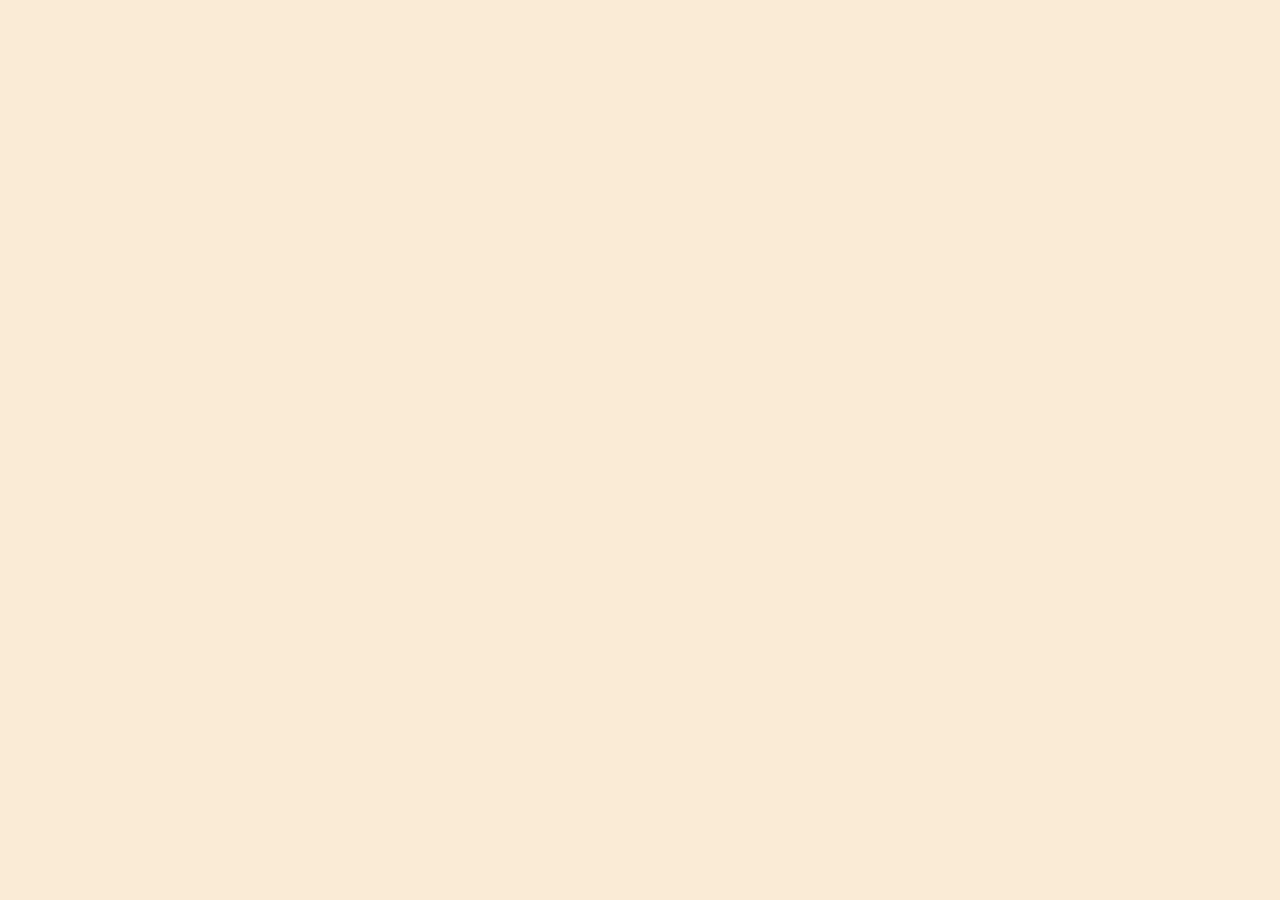
==== index.html @ d97e38f5 "Search for a palette." ====
<html lang="en">
<head>
    <meta charset="UTF-8">
    <meta name="viewport" content="width=device-width, initial-scale=1.0">
    <title>Blog</title>
    <link rel="stylesheet" href="style.css">
</head>
    <body>
        
    </body>
</html>
---- style.css ----
body {
    background-color: antiquewhite;
}
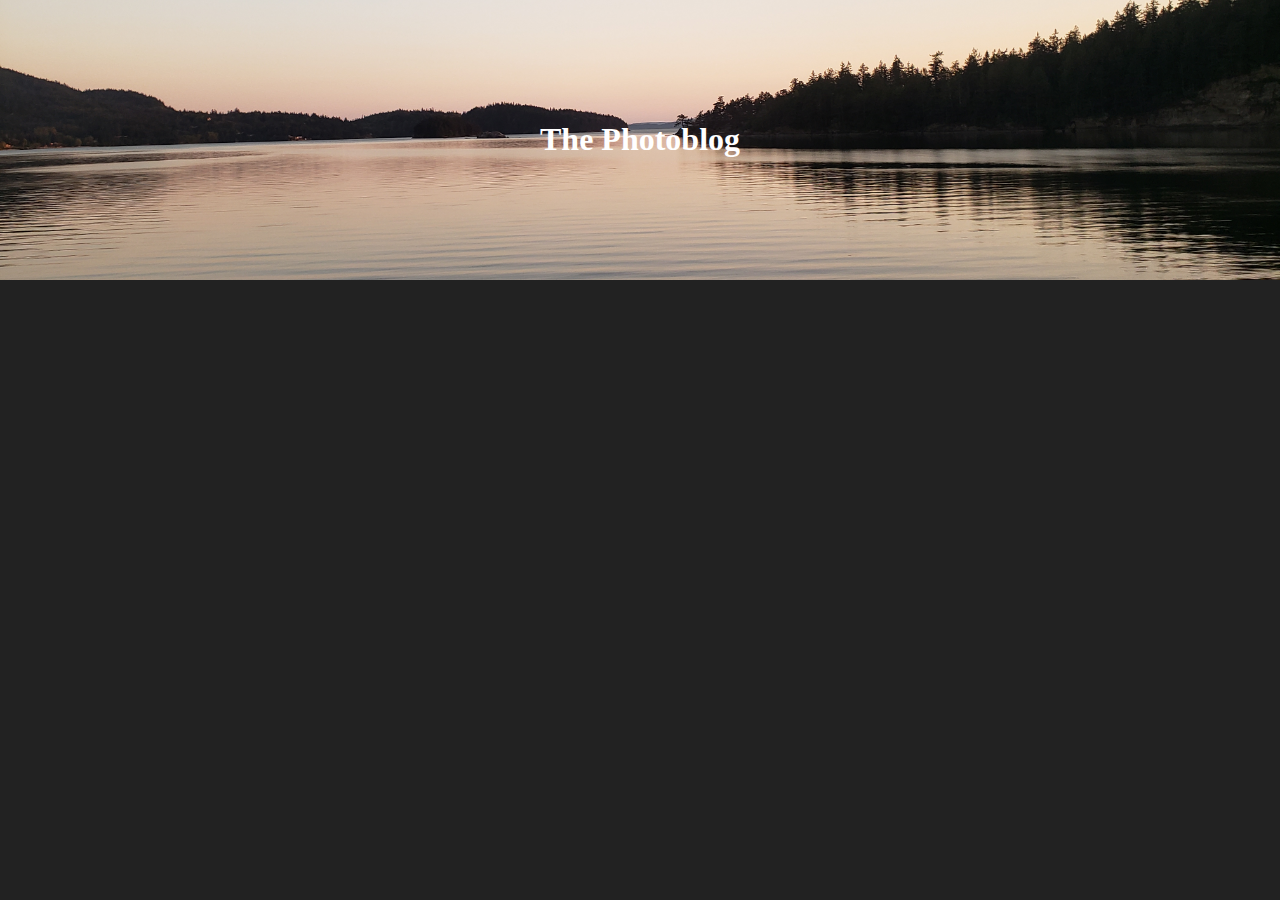
==== commit 364eaa10: "Ribbon Inserted" ====
--- a/index.html
+++ b/index.html
@@ -2,10 +2,14 @@
 <head>
     <meta charset="UTF-8">
     <meta name="viewport" content="width=device-width, initial-scale=1.0">
-    <title>Blog</title>
+    <title>Photoblog</title>
     <link rel="stylesheet" href="style.css">
 </head>
     <body>
-        
+        <div class="top-ribbon">
+            <header>
+                <h1>The Photoblog</h1>
+            </header>
+        </div>
     </body>
 </html>--- a/style.css
+++ b/style.css
@@ -1,3 +1,15 @@
+.top-ribbon {
+    text-align: center;
+    color: white;
+    padding: 100px;
+    position: absolute;
+    left: 0px;
+    right: 0px;
+    top: 0px;
+    background-image: url(images/20190424_200245.jpg);
+    background-position: center;
+    background-size: cover;
+}
 body {
-    background-color: antiquewhite;
+    background-color: #222222;
 }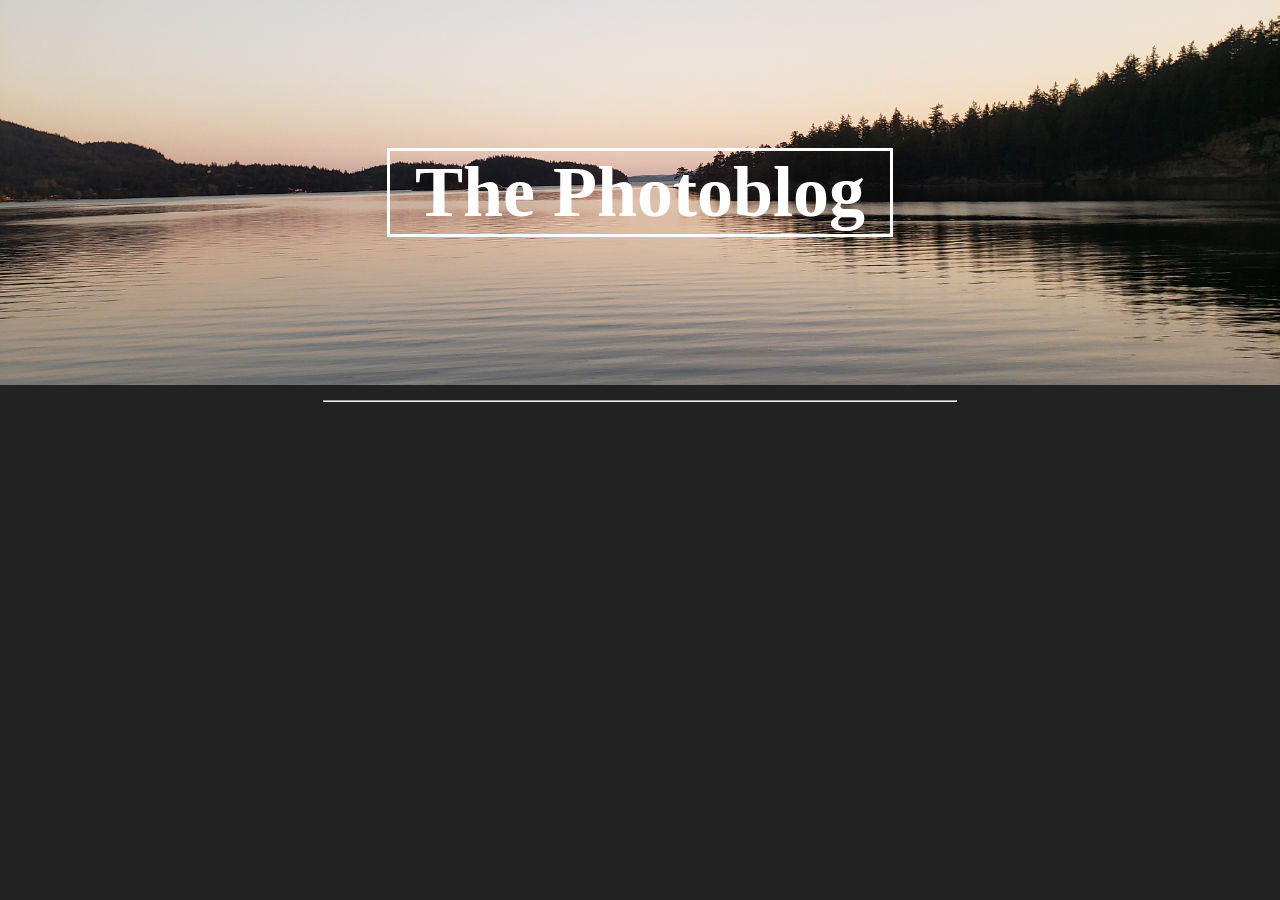
==== commit 4113dd72: "header complete" ====
--- a/index.html
+++ b/index.html
@@ -4,12 +4,13 @@
     <meta name="viewport" content="width=device-width, initial-scale=1.0">
     <title>Photoblog</title>
     <link rel="stylesheet" href="style.css">
+
+
 </head>
     <body>
-        <div class="top-ribbon">
-            <header>
-                <h1>The Photoblog</h1>
-            </header>
+        <div class="header">
+                <h1 id="title">The Photoblog</h1>
         </div>
+    <hr id="divider-one" width="50%">
     </body>
 </html>--- a/style.css
+++ b/style.css
@@ -1,8 +1,8 @@
-.top-ribbon {
+.header {
     text-align: center;
     color: white;
+    position: absolute;
     padding: 100px;
-    position: absolute;
     left: 0px;
     right: 0px;
     top: 0px;
@@ -10,6 +10,18 @@
     background-position: center;
     background-size: cover;
 }
+#title {
+    border: medium solid white;
+    font-size: 72px;
+    width: 500px;
+    left: 50%;
+    top: 50%;
+    position: relative;
+    transform: translate(-50%);
+}
+#divider-one {
+    margin-top: 400px;
+}
 body {
     background-color: #222222;
 }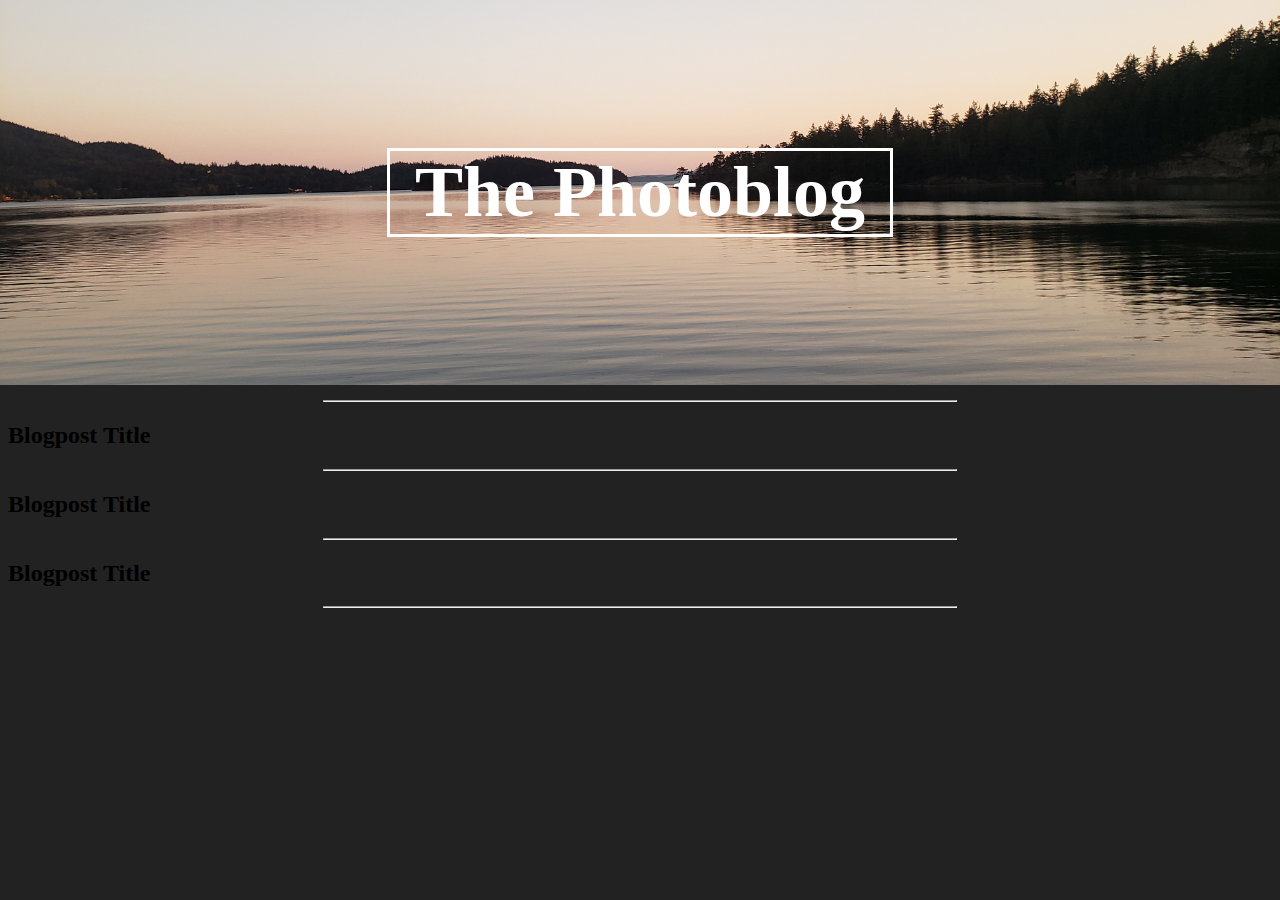
==== commit 8b78720e: "blog posts" ====
--- a/index.html
+++ b/index.html
@@ -9,8 +9,20 @@
 </head>
     <body>
         <div class="header">
-                <h1 id="title">The Photoblog</h1>
+            <h1 id="title">The Photoblog</h1>
         </div>
-    <hr id="divider-one" width="50%">
+        <hr class="dividers" id="divider-one" width="50%">
+        <div class="blogpost-one">
+            <h2>Blogpost Title</h2>
+        </div>
+        <hr class="dividers">
+        <div class="blogpost-two">
+            <h2>Blogpost Title</h2>
+        </div>
+        <hr class="dividers">
+        <div class="blogpost-three">
+            <h2>Blogpost Title</h2>
+        </div>
+        <hr class="dividers">
     </body>
 </html>--- a/style.css
+++ b/style.css
@@ -22,6 +22,9 @@
 #divider-one {
     margin-top: 400px;
 }
+.dividers {
+    width: 50%;
+}
 body {
     background-color: #222222;
 }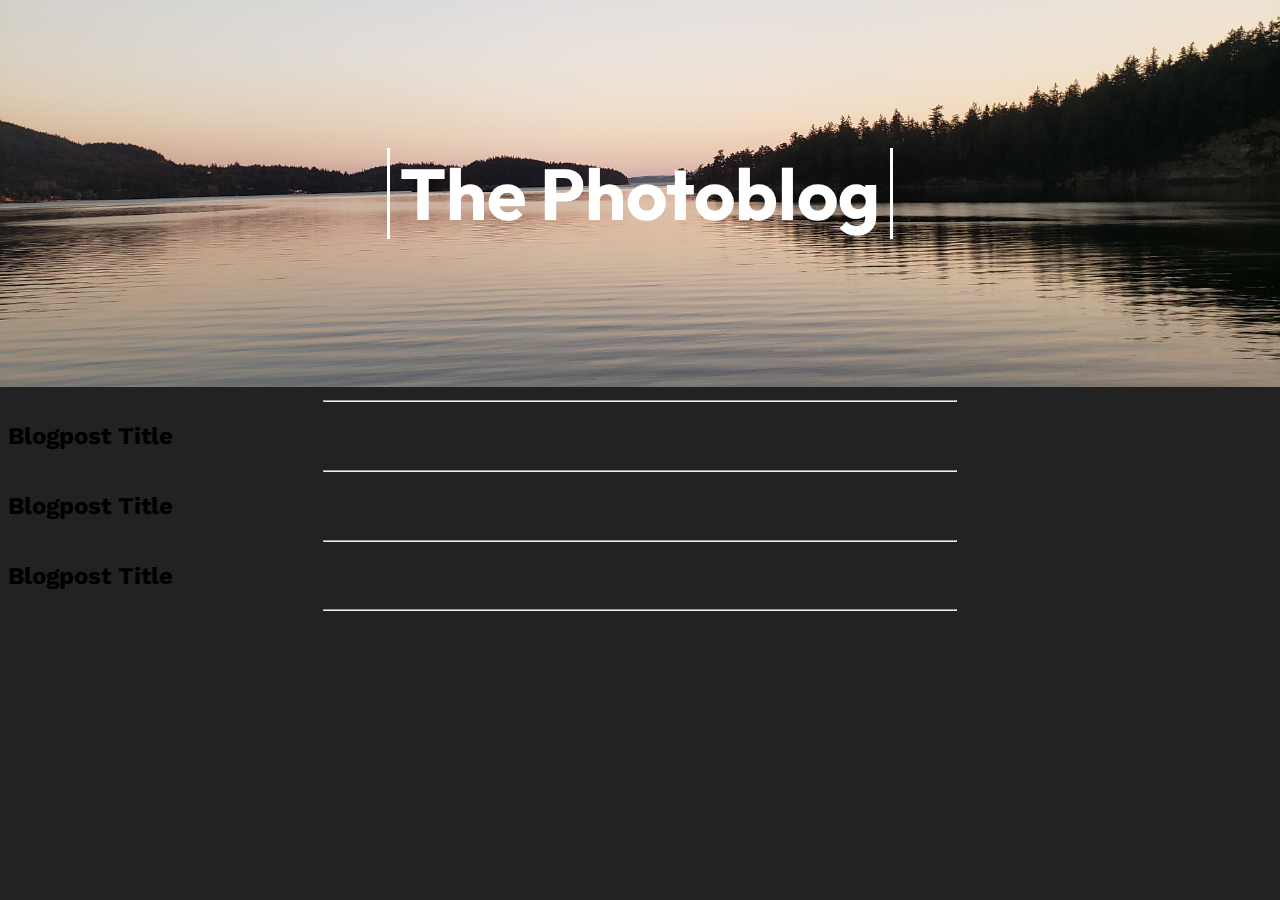
==== commit e64c2091: "adding blogposts" ====
--- a/index.html
+++ b/index.html
@@ -2,25 +2,29 @@
 <head>
     <meta charset="UTF-8">
     <meta name="viewport" content="width=device-width, initial-scale=1.0">
-    <title>Photoblog</title>
+    <title>The Photoblog</title>
     <link rel="stylesheet" href="style.css">
 
+    <link rel="preconnect" href="https://fonts.googleapis.com">
+    <link rel="preconnect" href="https://fonts.gstatic.com" crossorigin>
+    <link href="https://fonts.googleapis.com/css2?family=Work+Sans&display=swap" rel="stylesheet">
 
-</head>
-    <body>
+    <link rel="preconnect" href="https://fonts.googleapis.com">
+    <link rel="preconnect" href="https://fonts.gstatic.com" crossorigin>
+    <link href="https://fonts.googleapis.com/css2?family=Outfit:wght@300&display=swap" rel="stylesheet">        <body>
         <div class="header">
             <h1 id="title">The Photoblog</h1>
         </div>
         <hr class="dividers" id="divider-one" width="50%">
-        <div class="blogpost-one">
+        <div class="blogpost">
             <h2>Blogpost Title</h2>
         </div>
         <hr class="dividers">
-        <div class="blogpost-two">
+        <div class="blogpost">
             <h2>Blogpost Title</h2>
         </div>
         <hr class="dividers">
-        <div class="blogpost-three">
+        <div class="blogpost">
             <h2>Blogpost Title</h2>
         </div>
         <hr class="dividers">
--- a/style.css
+++ b/style.css
@@ -12,12 +12,18 @@
 }
 #title {
     border: medium solid white;
+        border-top: 0px;
+        border-bottom: 0px;
+    font-family: 'Outfit', sans-serif;
     font-size: 72px;
     width: 500px;
     left: 50%;
     top: 50%;
     position: relative;
     transform: translate(-50%);
+}
+.blogpost {
+    font-family: 'Work Sans', sans-serif;
 }
 #divider-one {
     margin-top: 400px;
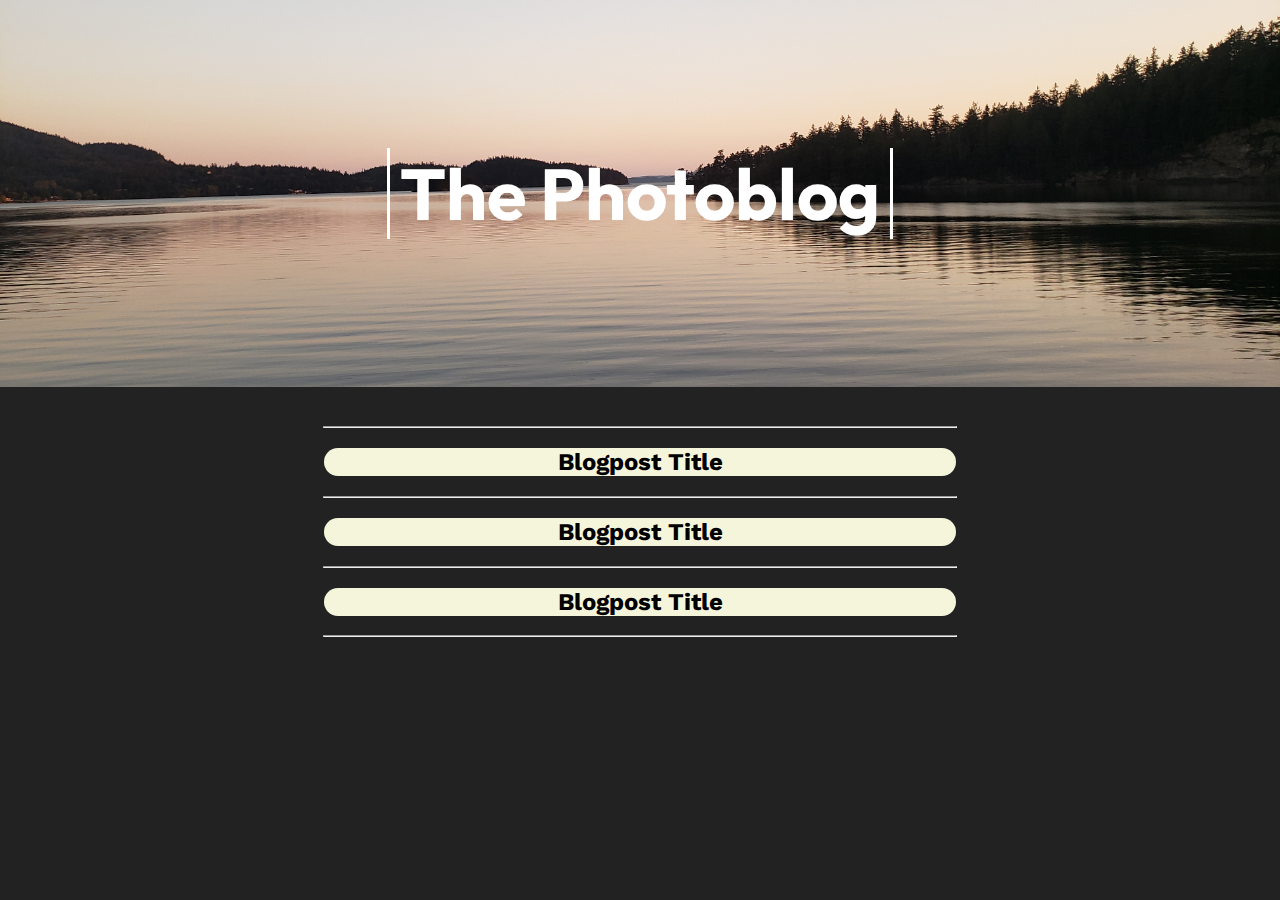
==== commit 988780d6: "adding blogposts" ====
--- a/index.html
+++ b/index.html
@@ -11,21 +11,22 @@
 
     <link rel="preconnect" href="https://fonts.googleapis.com">
     <link rel="preconnect" href="https://fonts.gstatic.com" crossorigin>
-    <link href="https://fonts.googleapis.com/css2?family=Outfit:wght@300&display=swap" rel="stylesheet">        <body>
+    <link href="https://fonts.googleapis.com/css2?family=Outfit:wght@300&display=swap" rel="stylesheet">        \
+    <body>
         <div class="header">
             <h1 id="title">The Photoblog</h1>
         </div>
         <hr class="dividers" id="divider-one" width="50%">
         <div class="blogpost">
-            <h2>Blogpost Title</h2>
+            <h2 class="blog-title">Blogpost Title</h2>
         </div>
         <hr class="dividers">
         <div class="blogpost">
-            <h2>Blogpost Title</h2>
+            <h2 class="blog-title">Blogpost Title</h2>
         </div>
         <hr class="dividers">
         <div class="blogpost">
-            <h2>Blogpost Title</h2>
+            <h2 class="blog-title">Blogpost Title</h2>
         </div>
         <hr class="dividers">
     </body>
--- a/style.css
+++ b/style.css
@@ -1,7 +1,7 @@
 .header {
+    position: absolute;
     text-align: center;
     color: white;
-    position: absolute;
     padding: 100px;
     left: 0px;
     right: 0px;
@@ -10,21 +10,28 @@
     background-position: center;
     background-size: cover;
 }
-#title {
-    border: medium solid white;
-        border-top: 0px;
-        border-bottom: 0px;
-    font-family: 'Outfit', sans-serif;
-    font-size: 72px;
-    width: 500px;
-    left: 50%;
-    top: 50%;
+    #title {
+        position: relative;
+        border: medium solid white;
+            border-top: 0px;
+            border-bottom: 0px;
+        font-family: 'Outfit', sans-serif;
+        font-size: 72px;
+        width: 500px;
+        top: 50%;
+        left: 50%; transform: translate(-50%);
+    }
+.blogpost {
     position: relative;
-    transform: translate(-50%);
-}
-.blogpost {
+    left: 50%; transform: translate(-50%);
+    background-color: beige;
+    border-radius: 20px;
+    width: 50%;
     font-family: 'Work Sans', sans-serif;
 }
+    .blog-title {
+        text-align: center;
+    }
 #divider-one {
     margin-top: 400px;
 }
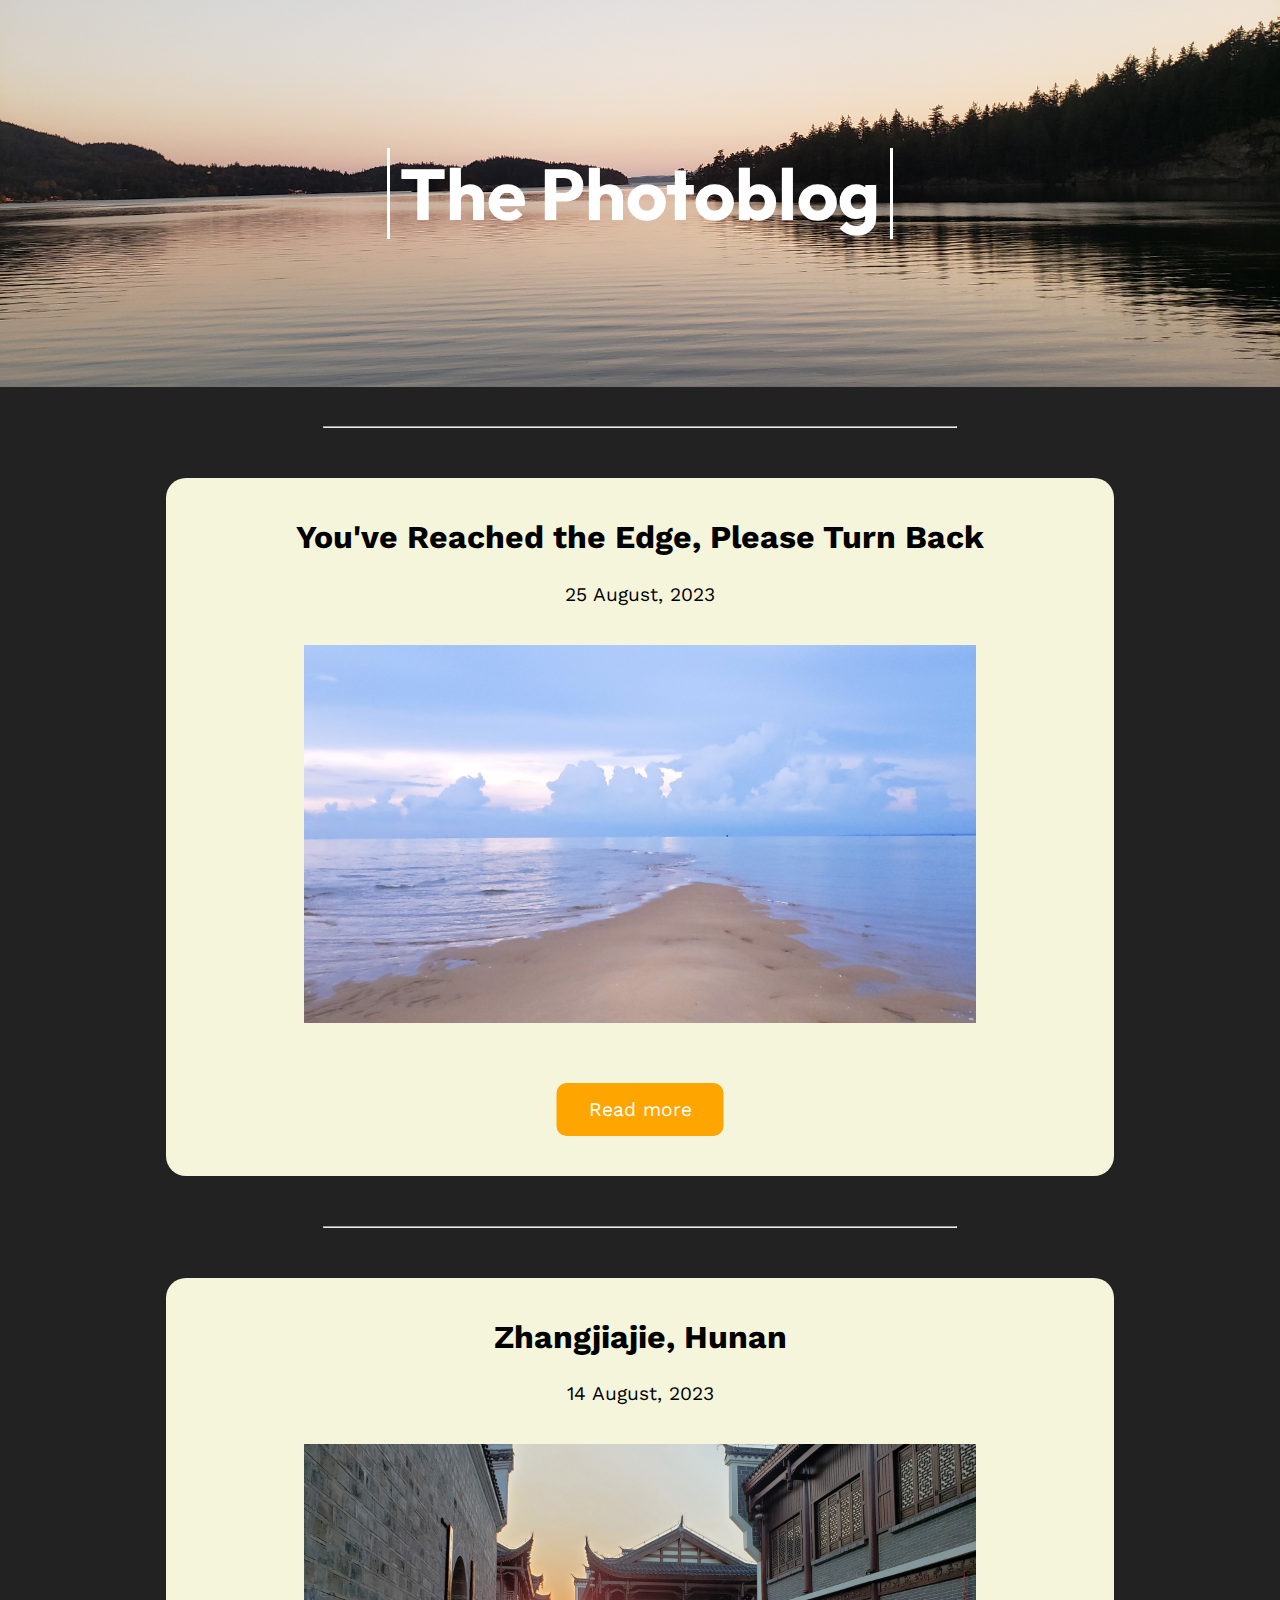
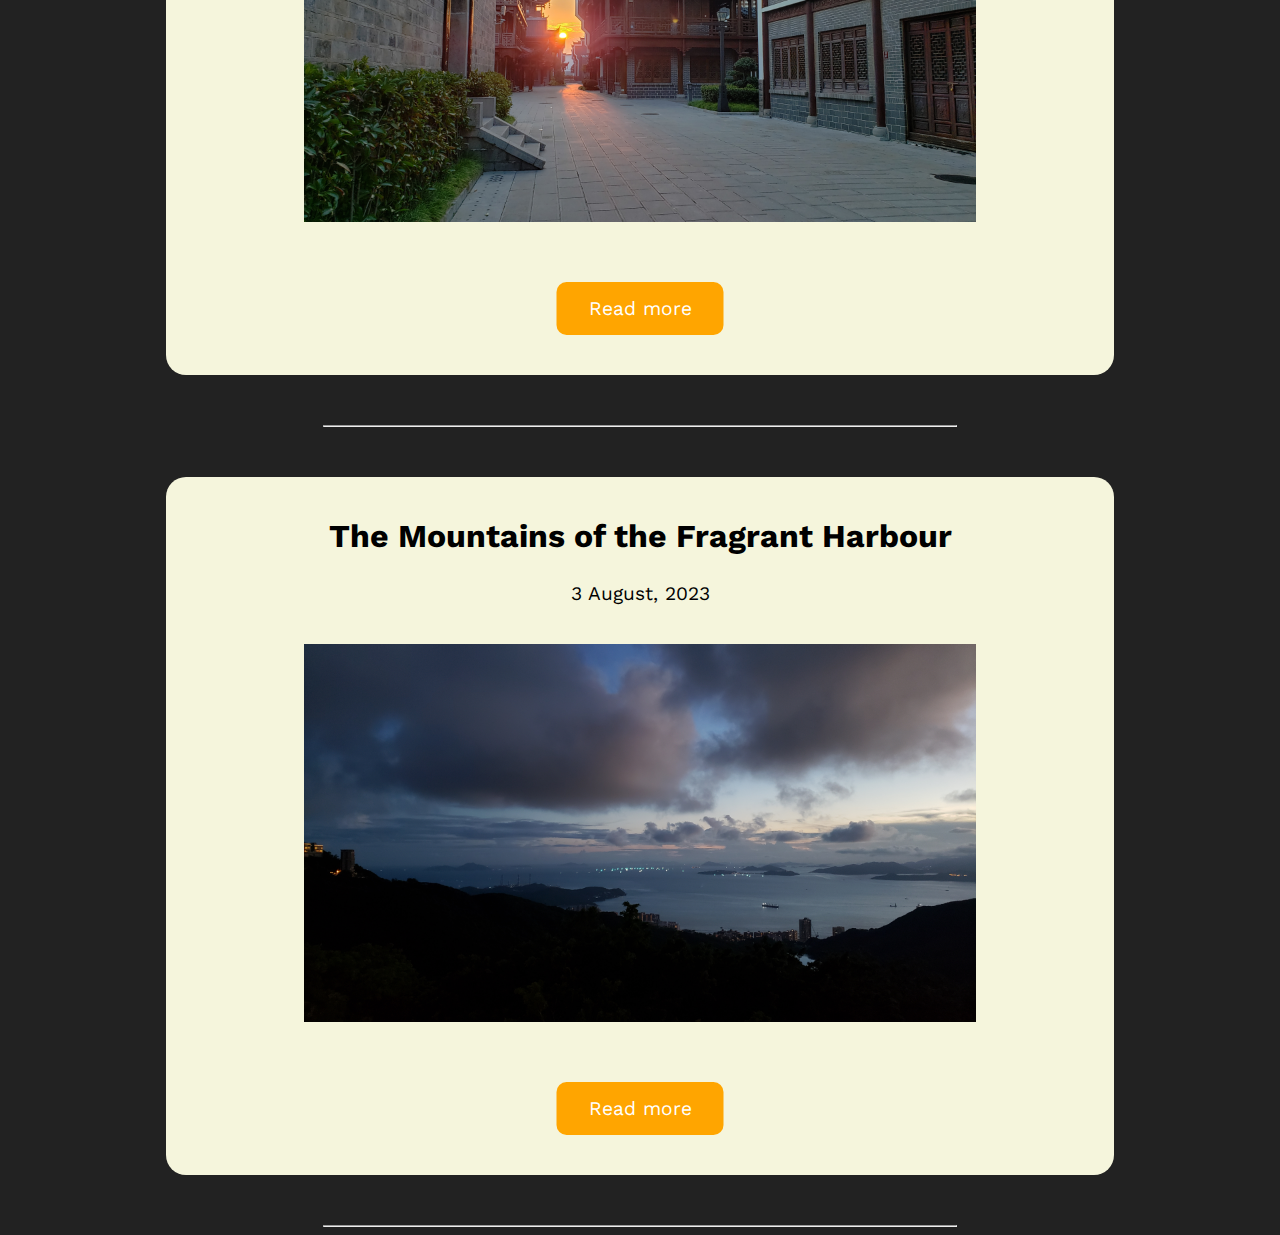
==== commit f241bc93: "finally" ====
--- a/index.html
+++ b/index.html
@@ -18,15 +18,30 @@
         </div>
         <hr class="dividers" id="divider-one" width="50%">
         <div class="blogpost">
-            <h2 class="blog-title">Blogpost Title</h2>
+            <h2 class="blogpost-title">You've Reached the Edge, Please Turn Back</h2>
+            <p class="blogpost-date">25 August, 2023</p>
+            <a href=""><img class="preview-image" src="images/20230825_175130.jpg" alt=""></a>
+            <div>
+                <a href="" class="blogpost-link">Read more</a>
+            </div>
         </div>
         <hr class="dividers">
         <div class="blogpost">
-            <h2 class="blog-title">Blogpost Title</h2>
+            <h2 class="blogpost-title">Zhangjiajie, Hunan</h2>
+            <p class="blogpost-date">14 August, 2023</p>
+            <a href=""><img class="preview-image" src="images/20230810_185926.jpg" alt=""></a>
+            <div>
+                <a href="" class="blogpost-link">Read more</a>
+            </div>
         </div>
         <hr class="dividers">
         <div class="blogpost">
-            <h2 class="blog-title">Blogpost Title</h2>
+            <h2 class="blogpost-title">The Mountains of the Fragrant Harbour</h2>
+            <p class="blogpost-date">3 August, 2023</p>
+            <a href=""><img class="preview-image" src="images/20230803_192132.jpg" alt=""></a>
+            <div>
+                <a href="" class="blogpost-link">Read more</a>
+            </div>
         </div>
         <hr class="dividers">
     </body>
--- a/style.css
+++ b/style.css
@@ -26,11 +26,40 @@
     left: 50%; transform: translate(-50%);
     background-color: beige;
     border-radius: 20px;
-    width: 50%;
+    width: 75%;
+    margin-top: 50px;
+    margin-bottom: 50px;
+    padding-bottom: 40px;
     font-family: 'Work Sans', sans-serif;
 }
-    .blog-title {
+    .blogpost-title {
         text-align: center;
+        font-size: xx-large;
+        margin-top: 0px;
+        padding: 40px 20px 0px 20px;
+    }
+    .blogpost-date {
+        text-align: center;
+        font-size: larger;
+    }
+    .preview-image {
+        position: relative;
+        width: 672px;
+        height: 378px;
+        padding-top: 20px; padding-bottom: 40px;
+        left: 50%; transform: translate(-50%);
+    }
+    .blogpost-link {
+        position: relative;
+        left: 50%; transform: translate(-50%);
+        display: inline-block;
+        background-color: orange;
+        border-radius: 10px;
+        padding: 15px 32px;
+        text-align: center; text-decoration: none; color: white;
+        font-size: larger;
+        margin-top: 20px;
+        cursor: pointer;
     }
 #divider-one {
     margin-top: 400px;
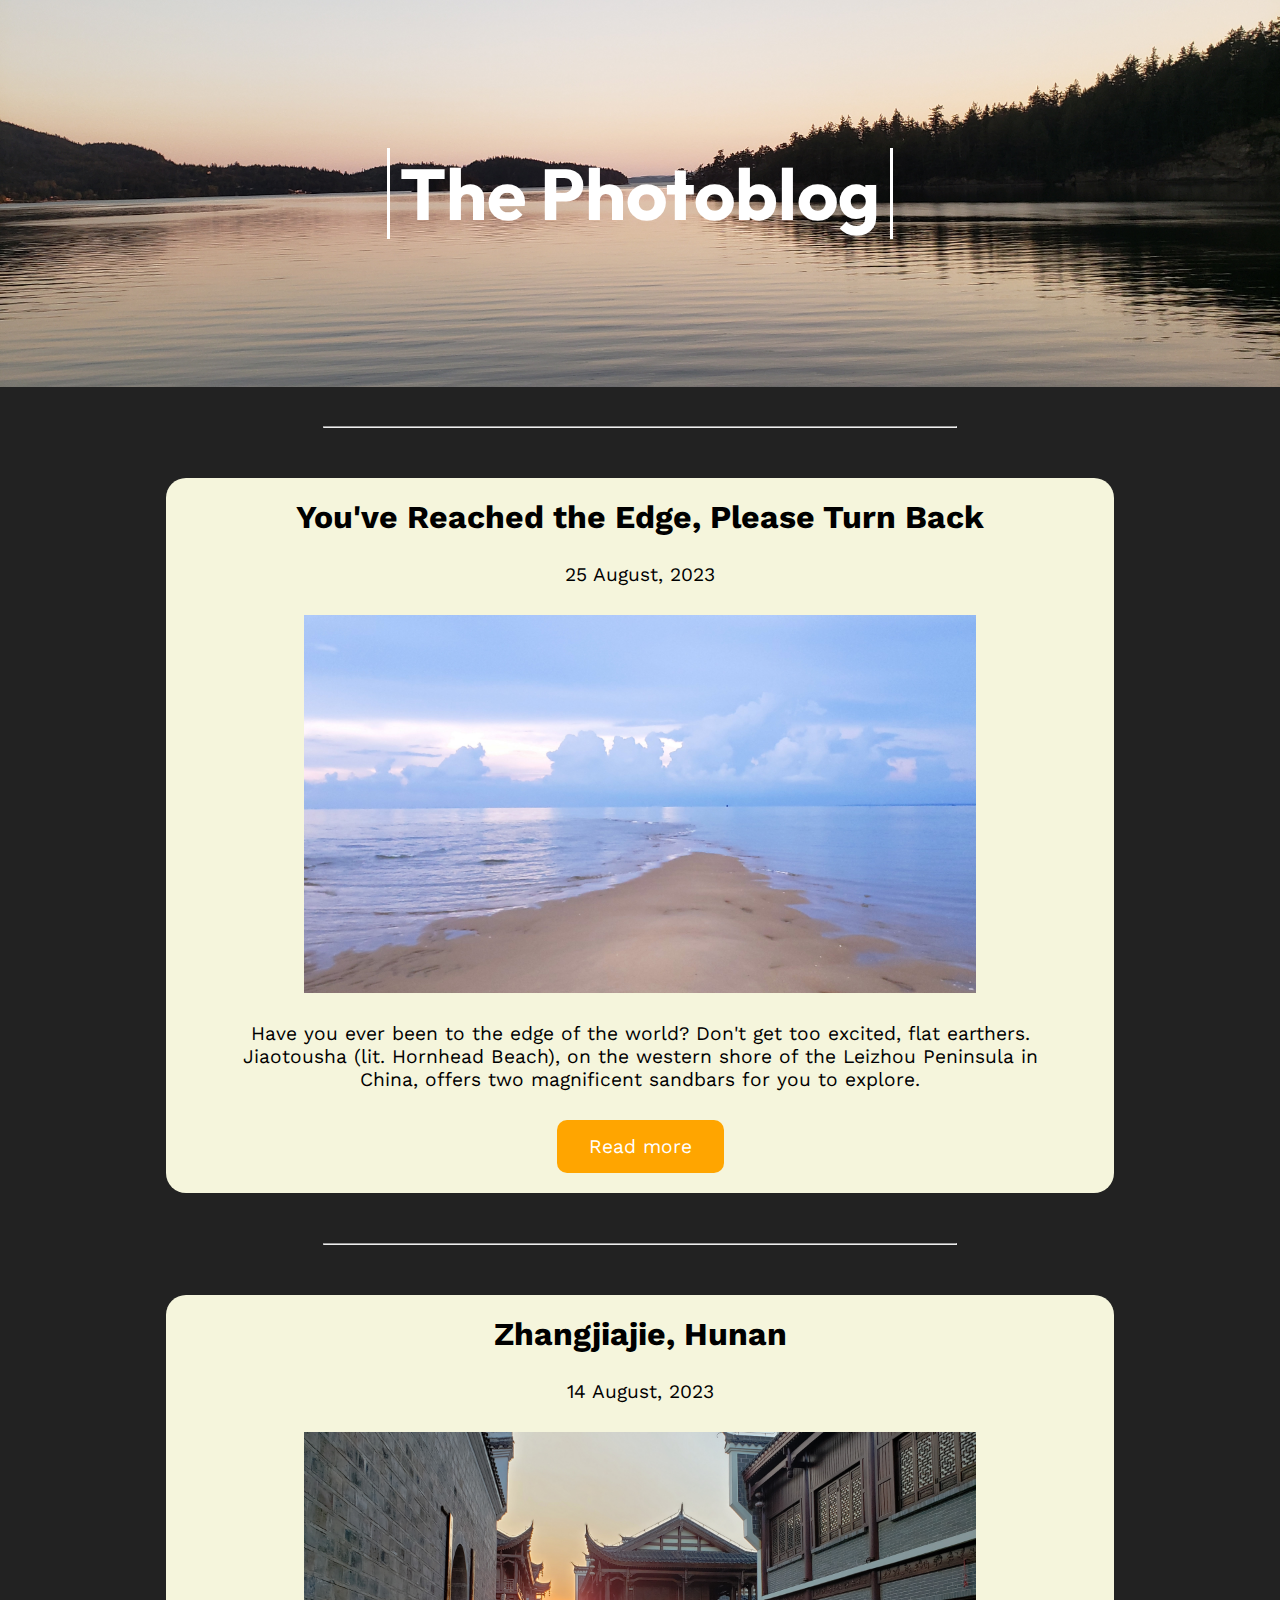
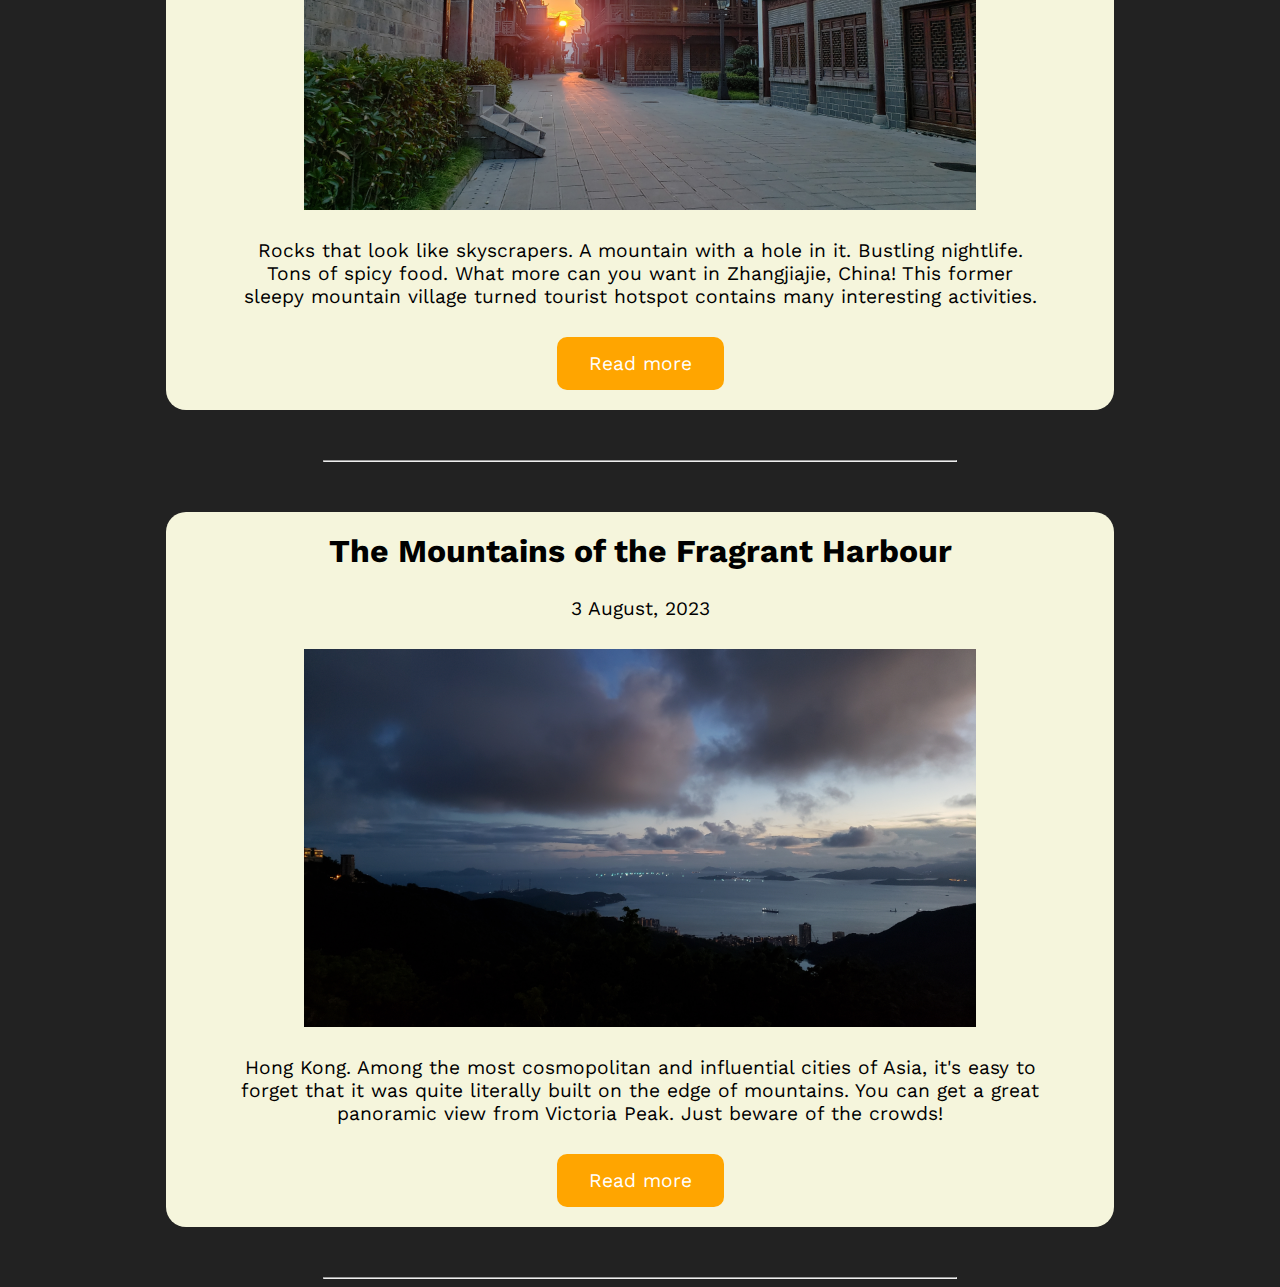
==== commit 2f61209d: "Complete" ====
--- a/index.html
+++ b/index.html
@@ -21,6 +21,7 @@
             <h2 class="blogpost-title">You've Reached the Edge, Please Turn Back</h2>
             <p class="blogpost-date">25 August, 2023</p>
             <a href=""><img class="preview-image" src="images/20230825_175130.jpg" alt=""></a>
+            <p class="blogpost-text">Have you ever been to the edge of the world? Don't get too excited, flat earthers. Jiaotousha (lit. Hornhead Beach), on the western shore of the Leizhou Peninsula in China, offers two magnificent sandbars for you to explore.</p>
             <div>
                 <a href="" class="blogpost-link">Read more</a>
             </div>
@@ -30,6 +31,7 @@
             <h2 class="blogpost-title">Zhangjiajie, Hunan</h2>
             <p class="blogpost-date">14 August, 2023</p>
             <a href=""><img class="preview-image" src="images/20230810_185926.jpg" alt=""></a>
+            <p class="blogpost-text">Rocks that look like skyscrapers. A mountain with a hole in it. Bustling nightlife. Tons of spicy food. What more can you want in Zhangjiajie, China! This former sleepy mountain village turned tourist hotspot contains many interesting activities.</p>
             <div>
                 <a href="" class="blogpost-link">Read more</a>
             </div>
@@ -39,6 +41,7 @@
             <h2 class="blogpost-title">The Mountains of the Fragrant Harbour</h2>
             <p class="blogpost-date">3 August, 2023</p>
             <a href=""><img class="preview-image" src="images/20230803_192132.jpg" alt=""></a>
+            <p class="blogpost-text">Hong Kong. Among the most cosmopolitan and influential cities of Asia, it's easy to forget that it was quite literally built on the edge of mountains. You can get a great panoramic view from Victoria Peak. Just beware of the crowds!</p>
             <div>
                 <a href="" class="blogpost-link">Read more</a>
             </div>
--- a/style.css
+++ b/style.css
@@ -29,36 +29,39 @@
     width: 75%;
     margin-top: 50px;
     margin-bottom: 50px;
-    padding-bottom: 40px;
+    padding-bottom: 20px;
+    text-align: center;
     font-family: 'Work Sans', sans-serif;
 }
     .blogpost-title {
         text-align: center;
         font-size: xx-large;
         margin-top: 0px;
-        padding: 40px 20px 0px 20px;
+        padding: 20px 10px 0px 10px;
     }
     .blogpost-date {
         text-align: center;
         font-size: larger;
+        padding-bottom: 10px;
     }
     .preview-image {
         position: relative;
         width: 672px;
         height: 378px;
-        padding-top: 20px; padding-bottom: 40px;
-        left: 50%; transform: translate(-50%);
+    }
+    .blogpost-text {
+        font-size: larger;
+        padding: 10px 75px 0px 75px;
     }
     .blogpost-link {
         position: relative;
-        left: 50%; transform: translate(-50%);
         display: inline-block;
         background-color: orange;
         border-radius: 10px;
         padding: 15px 32px;
+        margin-top: 10px;
         text-align: center; text-decoration: none; color: white;
         font-size: larger;
-        margin-top: 20px;
         cursor: pointer;
     }
 #divider-one {
